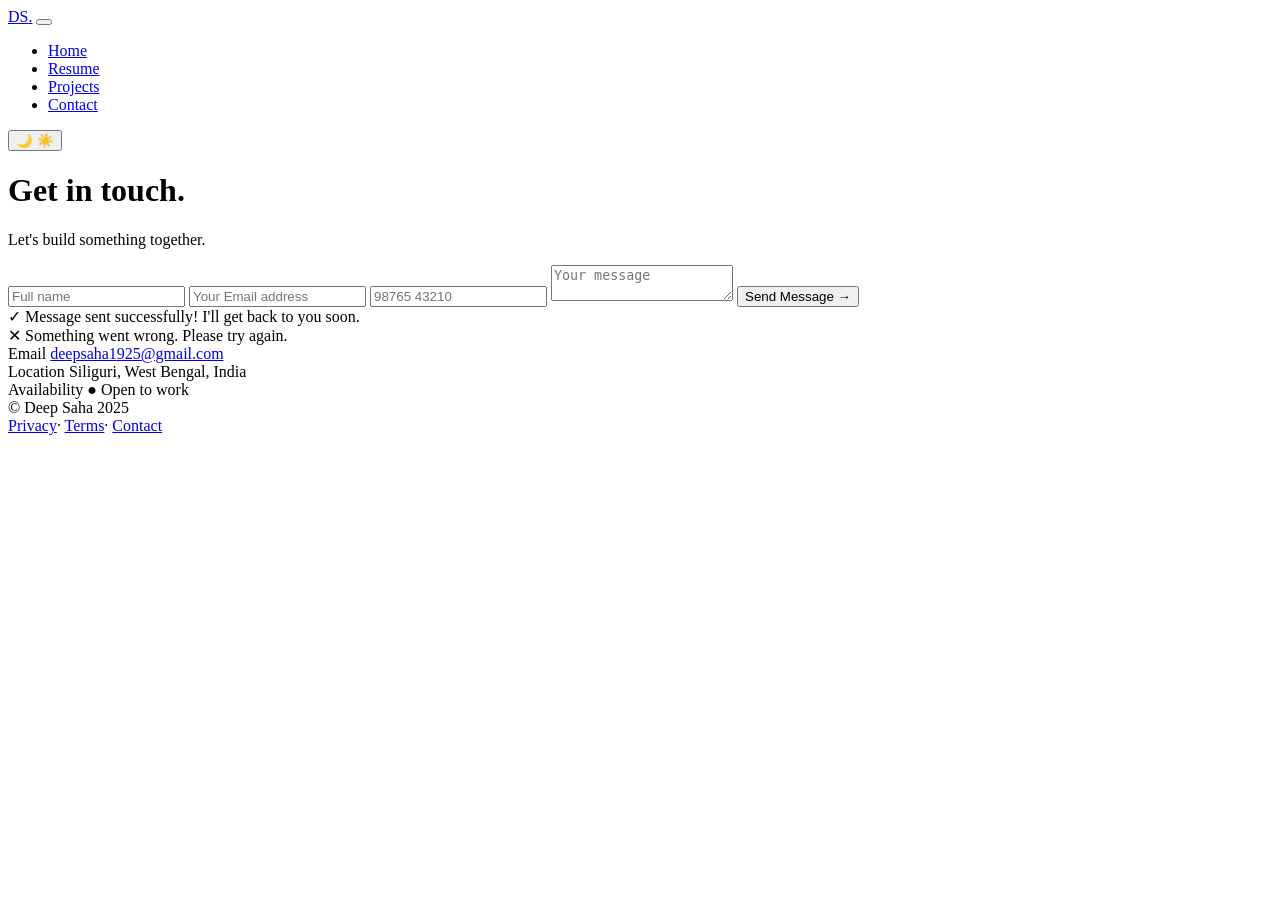
==== contact.html @ 6674a96f "contact page" ====
<!DOCTYPE html>
<html lang="en">
<head>
  <meta charset="UTF-8" />
  <meta name="viewport" content="width=device-width, initial-scale=1.0"/>
  <title>Contact — Deep Saha</title>
  <link rel="stylesheet" href="css/style.css" />
</head>
<body id="pf-root">

  <nav class="navbar" id="navbar">
    <div class="nav-inner">
      <a class="nav-brand" href="index.html">DS<span class="brand-dot">.</span></a>
      <button class="nav-toggle" id="navToggle" aria-label="Toggle menu">
        <span></span><span></span><span></span>
      </button>
      <ul class="nav-links" id="navLinks">
        <li><a href="index.html">Home</a></li>
        <li><a href="resume.html">Resume</a></li>
        <li><a href="projects.html">Projects</a></li>
        <li><a href="contact.html" class="active">Contact</a></li>
      </ul>
      <button class="theme-toggle" id="themeToggle" aria-label="Toggle theme">
        <span class="icon-moon">🌙</span>
        <span class="icon-sun">☀️</span>
      </button>
    </div>
  </nav>

  <main class="ct-wrap">
    <div class="ct-header reveal">
      <h1 class="ct-title">Get in touch.</h1>
      <p class="ct-sub">Let's build something together.</p>
    </div>

    <div class="ct-card reveal">
      <form id="contactForm" novalidate>
        <input class="ct-input" id="name" type="text" placeholder="Full name" required />
        <input class="ct-input" id="email" type="email" placeholder="Your Email address" required />
        <input class="ct-input" id="phone" type="tel" placeholder="98765 43210" required />
        <textarea class="ct-input ct-textarea" id="message" placeholder="Your message" required></textarea>

        <button class="btn-primary ct-btn" id="submitBtn" type="submit">
          <span id="btnText">Send Message →</span>
        </button>

        <div class="ct-msg ct-success" id="successMsg">✓ Message sent successfully! I'll get back to you soon.</div>
        <div class="ct-msg ct-error" id="errorMsg">✕ Something went wrong. Please try again.</div>
      </form>
    </div>

    <div class="ct-info reveal">
      <div class="ct-info-item">
        <span class="ct-info-label">Email</span>
        <a href="mailto:deepsaha1925@gmail.com">deepsaha1925@gmail.com</a>
      </div>
      <div class="ct-info-item">
        <span class="ct-info-label">Location</span>
        <span>Siliguri, West Bengal, India</span>
      </div>
      <div class="ct-info-item">
        <span class="ct-info-label">Availability</span>
        <span class="available-badge">● Open to work</span>
      </div>
    </div>
  </main>

  <footer class="footer">
    <div class="footer-inner">
      <span>© Deep Saha 2025</span>
      <div class="footer-links">
        <a href="#">Privacy</a><span>·</span>
        <a href="#">Terms</a><span>·</span>
        <a href="contact.html">Contact</a>
      </div>
    </div>
  </footer>

  <script src="js/main.js"></script>
</body>
</html>
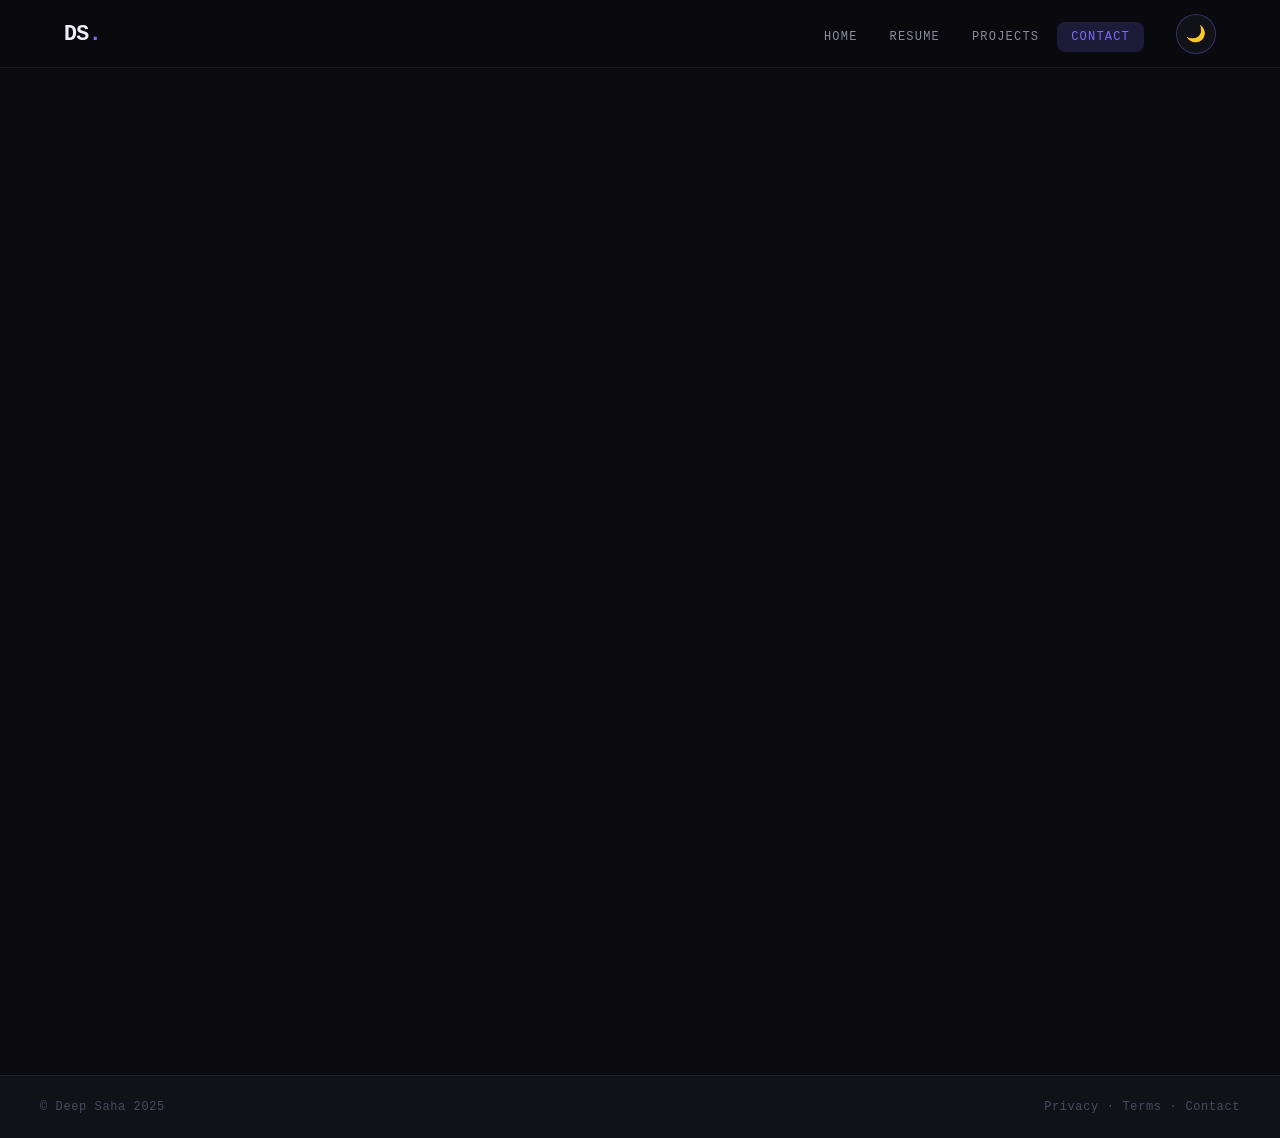
==== commit 9e371af1: "Updated contact page." ====
--- a/contact.html
+++ b/contact.html
@@ -56,7 +56,7 @@
       </div>
       <div class="ct-info-item">
         <span class="ct-info-label">Location</span>
-        <span>Siliguri, West Bengal, India</span>
+        <span>Alipurduar, West Bengal, India</span>
       </div>
       <div class="ct-info-item">
         <span class="ct-info-label">Availability</span>
--- a/css/style.css
+++ b/css/style.css
@@ -0,0 +1,1115 @@
+/* =============================================
+   DEEP SAHA — PORTFOLIO CSS
+   Dark-first, violet/purple accent system
+   Georgia serif + Courier New mono
+============================================= */
+
+@import url('https://fonts.googleapis.com/css2?family=Playfair+Display:ital,wght@0,400;0,700;1,400;1,700&display=swap');
+
+*, *::before, *::after { box-sizing: border-box; margin: 0; padding: 0; }
+
+/* ── TOKENS ── */
+:root {
+  --bg:           #0a0a0f;
+  --bg-card:      #111118;
+  --bg-subtle:    #16161f;
+  --bg-pill:      #1a1a26;
+  --accent:       #7c6af7;
+  --accent-2:     #c084fc;
+  --accent-glow:  rgba(124,106,247,0.18);
+  --accent-glow2: rgba(124,106,247,0.08);
+  --text:         #f0eff8;
+  --text-muted:   #8b8a9e;
+  --text-dim:     #4a4960;
+  --border:       rgba(255,255,255,0.07);
+  --border-acc:   rgba(124,106,247,0.35);
+  --radius:       16px;
+  --radius-sm:    8px;
+  --nav-h:        68px;
+  --font-serif:   'Playfair Display', 'Georgia', serif;
+  --font-mono:    'Courier New', monospace;
+}
+
+body[data-theme="light"] {
+  --bg:           #f9f8f6;
+  --bg-card:      #ffffff;
+  --bg-subtle:    #f0eff9;
+  --bg-pill:      #ededf5;
+  --accent:       #5b4ee0;
+  --accent-2:     #9b59c4;
+  --accent-glow:  rgba(91,78,224,0.10);
+  --accent-glow2: rgba(91,78,224,0.05);
+  --text:         #0e0e10;
+  --text-muted:   #4a4a58;
+  --text-dim:     #9a9aab;
+  --border:       rgba(0,0,0,0.09);
+  --border-acc:   rgba(91,78,224,0.30);
+}
+
+html { scroll-behavior: smooth; }
+
+body {
+  background: var(--bg);
+  color: var(--text);
+  font-family: var(--font-serif);
+  min-height: 100vh;
+  transition: background 0.3s, color 0.3s;
+  overflow-x: hidden;
+}
+
+a { color: inherit; text-decoration: none; }
+img { max-width: 100%; display: block; }
+
+/* ── SCROLLBAR ── */
+::-webkit-scrollbar { width: 6px; }
+::-webkit-scrollbar-track { background: var(--bg); }
+::-webkit-scrollbar-thumb { background: var(--accent); border-radius: 3px; }
+
+/* =============================================
+   NAVBAR
+============================================= */
+.navbar {
+  position: fixed;
+  top: 0; left: 0; right: 0;
+  z-index: 100;
+  height: var(--nav-h);
+  background: rgba(10,10,15,0.85);
+  backdrop-filter: blur(16px);
+  border-bottom: 1px solid var(--border);
+  transition: background 0.3s, border-color 0.3s;
+}
+
+body[data-theme="light"] .navbar {
+  background: rgba(249,248,246,0.88);
+}
+
+.nav-inner {
+  max-width: 1200px;
+  margin: 0 auto;
+  padding: 0 1.5rem;
+  height: 100%;
+  display: flex;
+  align-items: center;
+  gap: 2rem;
+}
+
+.nav-brand {
+  font-family: var(--font-mono);
+  font-size: 1.35rem;
+  font-weight: 700;
+  color: var(--text);
+  letter-spacing: -0.03em;
+  margin-right: auto;
+  text-decoration: none;
+}
+.brand-dot { color: var(--accent); }
+
+.nav-links {
+  display: flex;
+  list-style: none;
+  gap: 0.25rem;
+}
+
+.nav-links a {
+  font-family: var(--font-mono);
+  font-size: 12px;
+  letter-spacing: 0.1em;
+  text-transform: uppercase;
+  color: var(--text-muted);
+  padding: 8px 14px;
+  border-radius: var(--radius-sm);
+  transition: color 0.2s, background 0.2s;
+  text-decoration: none;
+}
+
+.nav-links a:hover,
+.nav-links a.active {
+  color: var(--accent);
+  background: var(--accent-glow);
+}
+
+.theme-toggle {
+  width: 40px; height: 40px;
+  border-radius: 50%;
+  border: 1px solid var(--border-acc);
+  background: var(--bg-card);
+  cursor: pointer;
+  display: flex; align-items: center; justify-content: center;
+  font-size: 16px;
+  transition: background 0.2s, transform 0.2s;
+  flex-shrink: 0;
+}
+.theme-toggle:hover { transform: scale(1.08); background: var(--accent-glow); }
+
+.icon-sun { display: none; }
+body[data-theme="light"] .icon-moon { display: none; }
+body[data-theme="light"] .icon-sun  { display: inline; }
+
+/* Hamburger */
+.nav-toggle {
+  display: none;
+  flex-direction: column;
+  gap: 5px;
+  background: none;
+  border: none;
+  cursor: pointer;
+  padding: 8px;
+  margin-left: auto;
+}
+.nav-toggle span {
+  display: block;
+  width: 22px; height: 2px;
+  background: var(--text);
+  border-radius: 2px;
+  transition: transform 0.3s, opacity 0.3s;
+}
+.nav-toggle.open span:nth-child(1) { transform: translateY(7px) rotate(45deg); }
+.nav-toggle.open span:nth-child(2) { opacity: 0; }
+.nav-toggle.open span:nth-child(3) { transform: translateY(-7px) rotate(-45deg); }
+
+/* =============================================
+   SCROLL REVEAL
+============================================= */
+.reveal {
+  opacity: 0;
+  transform: translateY(22px);
+  transition: opacity 0.65s ease, transform 0.65s ease;
+}
+.reveal.visible {
+  opacity: 1;
+  transform: translateY(0);
+}
+
+/* =============================================
+   HERO
+============================================= */
+.hero {
+  min-height: 100vh;
+  padding: calc(var(--nav-h) + 5rem) 2rem 4rem;
+  position: relative;
+  overflow: hidden;
+  background: var(--bg);
+  display: flex;
+  align-items: center;
+}
+
+.hero::before {
+  content: '';
+  position: absolute; inset: 0;
+  background-image:
+    linear-gradient(rgba(124,106,247,0.04) 1px, transparent 1px),
+    linear-gradient(90deg, rgba(124,106,247,0.04) 1px, transparent 1px);
+  background-size: 60px 60px;
+  mask-image: radial-gradient(ellipse 80% 80% at 50% 0%, black 40%, transparent 100%);
+  pointer-events: none;
+}
+
+.hero::after {
+  content: '';
+  position: absolute;
+  top: -15%; right: -8%;
+  width: 600px; height: 600px;
+  background: radial-gradient(circle, rgba(124,106,247,0.12) 0%, transparent 70%);
+  pointer-events: none;
+}
+
+.hero-grid {
+  max-width: 1200px;
+  margin: 0 auto;
+  width: 100%;
+  display: grid;
+  grid-template-columns: 1fr 1fr;
+  gap: 5rem;
+  align-items: center;
+  position: relative;
+  z-index: 1;
+}
+
+.badge {
+  display: inline-flex;
+  align-items: center;
+  gap: 6px;
+  padding: 6px 14px;
+  border: 1px solid var(--border-acc);
+  border-radius: 100px;
+  font-family: var(--font-mono);
+  font-size: 11px;
+  letter-spacing: 0.12em;
+  text-transform: uppercase;
+  color: var(--accent);
+  background: var(--accent-glow2);
+  margin-bottom: 1.75rem;
+}
+.badge::before {
+  content: '';
+  width: 6px; height: 6px;
+  border-radius: 50%;
+  background: var(--accent);
+  animation: pulse 2s ease-in-out infinite;
+}
+
+.eyebrow {
+  font-family: var(--font-mono);
+  font-size: 13px;
+  color: var(--text-muted);
+  letter-spacing: 0.05em;
+  margin-bottom: 0.75rem;
+}
+
+.hero-title {
+  font-family: var(--font-serif);
+  font-size: clamp(3rem, 5.5vw, 5.5rem);
+  font-weight: 400;
+  line-height: 1.05;
+  letter-spacing: -0.02em;
+  color: var(--text);
+  margin-bottom: 1.5rem;
+}
+.hero-title em {
+  font-style: italic;
+  background: linear-gradient(135deg, var(--accent) 0%, var(--accent-2) 100%);
+  -webkit-background-clip: text;
+  -webkit-text-fill-color: transparent;
+  background-clip: text;
+}
+
+.hero-sub {
+  font-size: 1.05rem;
+  color: var(--text-muted);
+  line-height: 1.75;
+  max-width: 480px;
+  margin-bottom: 2.5rem;
+}
+
+.hero-btns {
+  display: flex;
+  gap: 1rem;
+  flex-wrap: wrap;
+}
+
+/* ── PROFILE ── */
+.profile-frame {
+  position: relative;
+  display: flex;
+  justify-content: center;
+  align-items: center;
+}
+
+.profile-ring {
+  position: relative;
+  width: 360px; height: 360px;
+}
+
+.profile-ring::before {
+  content: '';
+  position: absolute; inset: -20px;
+  border-radius: 50%;
+  border: 1px dashed var(--border-acc);
+  animation: spin 20s linear infinite;
+}
+
+.profile-ring::after {
+  content: '';
+  position: absolute; inset: -4px;
+  border-radius: 50%;
+  background: conic-gradient(var(--accent), var(--accent-2), transparent, var(--accent));
+  opacity: 0.45;
+  animation: spin 7s linear infinite reverse;
+}
+
+.profile-img-wrap {
+  position: absolute; inset: 0;
+  border-radius: 50%;
+  overflow: hidden;
+  z-index: 1;
+  border: 3px solid var(--bg-card);
+  background: linear-gradient(135deg, var(--accent-glow), var(--bg-subtle));
+}
+.profile-img-wrap img {
+  width: 100%; height: 100%;
+  object-fit: cover;
+  object-position: top center;
+}
+
+.stat-card {
+  position: absolute;
+  background: var(--bg-card);
+  border: 1px solid var(--border);
+  border-radius: var(--radius-sm);
+  padding: 10px 16px;
+  z-index: 2;
+  animation: float 4s ease-in-out infinite;
+}
+.stat-card:nth-child(3) { animation-delay: -2s; }
+
+.stat-label {
+  font-family: var(--font-mono);
+  font-size: 10px;
+  letter-spacing: 0.1em;
+  color: var(--text-dim);
+  text-transform: uppercase;
+}
+.stat-val {
+  font-size: 17px;
+  font-weight: 700;
+  color: var(--accent);
+  font-family: var(--font-mono);
+}
+
+.stat-left  { left: -30px; top: 40%; }
+.stat-right { right: -30px; bottom: 30%; }
+
+/* =============================================
+   ABOUT
+============================================= */
+.about {
+  background: var(--bg-subtle);
+  padding: 6rem 2rem;
+  border-top: 1px solid var(--border);
+  border-bottom: 1px solid var(--border);
+  position: relative;
+}
+
+.about::before {
+  content: '02 / ABOUT';
+  position: absolute;
+  top: 3rem; right: 2rem;
+  font-family: var(--font-mono);
+  font-size: 11px;
+  letter-spacing: 0.15em;
+  color: var(--text-dim);
+}
+
+.about-inner {
+  max-width: 900px;
+  margin: 0 auto;
+  display: grid;
+  grid-template-columns: 1fr 2fr;
+  gap: 4rem;
+  align-items: start;
+}
+
+.section-label {
+  font-family: var(--font-mono);
+  font-size: 11px;
+  letter-spacing: 0.15em;
+  color: var(--accent);
+  text-transform: uppercase;
+  margin-bottom: 1rem;
+}
+
+.about-heading {
+  font-family: var(--font-serif);
+  font-size: clamp(2rem, 3.5vw, 3rem);
+  font-weight: 400;
+  line-height: 1.1;
+  letter-spacing: -0.02em;
+  color: var(--text);
+}
+.about-heading em {
+  font-style: italic;
+  background: linear-gradient(135deg, var(--accent), var(--accent-2));
+  -webkit-background-clip: text;
+  -webkit-text-fill-color: transparent;
+  background-clip: text;
+}
+
+.about-name {
+  font-size: 1rem;
+  font-weight: 600;
+  color: var(--text);
+  margin-bottom: 1rem;
+  font-family: var(--font-mono);
+  letter-spacing: 0.05em;
+}
+
+.about-text {
+  font-size: 1rem;
+  color: var(--text-muted);
+  line-height: 1.85;
+  margin-bottom: 2.5rem;
+}
+
+.social-links {
+  display: flex;
+  gap: 10px;
+  flex-wrap: wrap;
+}
+
+.social-link {
+  display: inline-flex;
+  align-items: center;
+  gap: 7px;
+  padding: 10px 16px;
+  border: 1px solid var(--border);
+  border-radius: var(--radius-sm);
+  color: var(--text-muted);
+  font-family: var(--font-mono);
+  font-size: 12px;
+  letter-spacing: 0.08em;
+  text-decoration: none;
+  transition: border-color 0.2s, color 0.2s, background 0.2s, transform 0.2s;
+}
+.social-link:hover {
+  border-color: var(--border-acc);
+  color: var(--accent);
+  background: var(--accent-glow);
+  transform: translateY(-2px);
+}
+.social-link svg {
+  width: 14px; height: 14px;
+  fill: currentColor;
+  flex-shrink: 0;
+}
+
+/* =============================================
+   BUTTONS
+============================================= */
+.btn-primary {
+  display: inline-flex;
+  align-items: center;
+  gap: 8px;
+  padding: 13px 26px;
+  background: var(--accent);
+  color: #fff;
+  text-decoration: none;
+  border-radius: var(--radius-sm);
+  font-family: var(--font-mono);
+  font-size: 12px;
+  letter-spacing: 0.08em;
+  font-weight: 600;
+  border: none;
+  cursor: pointer;
+  transition: transform 0.2s, box-shadow 0.2s, background 0.2s;
+}
+.btn-primary:hover {
+  background: var(--accent-2);
+  transform: translateY(-2px);
+  box-shadow: 0 8px 32px rgba(124,106,247,0.35);
+}
+
+.btn-outline {
+  display: inline-flex;
+  align-items: center;
+  gap: 8px;
+  padding: 13px 26px;
+  background: transparent;
+  color: var(--text);
+  text-decoration: none;
+  border: 1px solid var(--border);
+  border-radius: var(--radius-sm);
+  font-family: var(--font-mono);
+  font-size: 12px;
+  letter-spacing: 0.08em;
+  cursor: pointer;
+  transition: border-color 0.2s, background 0.2s, transform 0.2s, color 0.2s;
+}
+.btn-outline:hover {
+  border-color: var(--border-acc);
+  background: var(--accent-glow);
+  color: var(--accent);
+  transform: translateY(-2px);
+}
+
+/* =============================================
+   SHARED PAGE LAYOUT
+============================================= */
+.rs-wrap,
+.pj-wrap,
+.ct-wrap {
+  max-width: 900px;
+  margin: 0 auto;
+  padding: calc(var(--nav-h) + 4rem) 1.5rem 5rem;
+}
+
+.page-header {
+  display: flex;
+  align-items: flex-end;
+  justify-content: space-between;
+  margin-bottom: 3.5rem;
+  padding-bottom: 2rem;
+  border-bottom: 1px solid var(--border);
+  flex-wrap: wrap;
+  gap: 1.5rem;
+}
+
+.page-label {
+  font-family: var(--font-mono);
+  font-size: 11px;
+  letter-spacing: 0.2em;
+  text-transform: uppercase;
+  color: var(--accent);
+  margin-bottom: 0.4rem;
+  display: flex;
+  align-items: center;
+  gap: 0.6rem;
+}
+.page-label::before {
+  content: '';
+  width: 22px; height: 1px;
+  background: var(--accent);
+}
+
+.page-title {
+  font-family: var(--font-serif);
+  font-size: clamp(2.5rem, 5vw, 4rem);
+  font-weight: 400;
+  line-height: 1;
+  letter-spacing: -0.02em;
+  color: var(--text);
+  font-style: italic;
+}
+
+.page-count {
+  font-family: var(--font-mono);
+  font-size: 11px;
+  letter-spacing: 0.1em;
+  color: var(--text-dim);
+  margin-top: 0.6rem;
+}
+
+.section-rule, .pj-rule {
+  display: flex;
+  align-items: center;
+  gap: 1rem;
+  margin: 2.5rem 0 1.5rem;
+}
+
+.rule-text {
+  font-family: var(--font-mono);
+  font-size: 10px;
+  letter-spacing: 0.2em;
+  text-transform: uppercase;
+  color: var(--text-dim);
+  white-space: nowrap;
+}
+.rule-line {
+  flex: 1;
+  height: 1px;
+  background: var(--border);
+}
+
+/* =============================================
+   RESUME
+============================================= */
+.rs-section { margin-bottom: 3.5rem; }
+
+.rs-card {
+  display: grid;
+  grid-template-columns: 200px 1fr;
+  background: var(--bg-card);
+  border: 1px solid var(--border);
+  border-radius: var(--radius);
+  margin-bottom: 1rem;
+  overflow: hidden;
+  transition: border-color 0.25s, transform 0.2s;
+}
+.rs-card:hover {
+  border-color: var(--border-acc);
+  transform: translateY(-2px);
+}
+
+.rs-sidebar {
+  background: var(--bg-subtle);
+  border-right: 1px solid var(--border);
+  padding: 1.5rem;
+  display: flex;
+  flex-direction: column;
+  justify-content: center;
+}
+
+.rs-year {
+  font-family: var(--font-mono);
+  font-size: 11px;
+  letter-spacing: 0.15em;
+  color: var(--accent);
+  text-transform: uppercase;
+  margin-bottom: 0.5rem;
+}
+.rs-role {
+  font-size: 0.9rem;
+  font-weight: 600;
+  color: var(--text);
+  margin-bottom: 0.25rem;
+  font-family: var(--font-mono);
+  line-height: 1.3;
+}
+.rs-org {
+  font-family: var(--font-mono);
+  font-size: 10px;
+  letter-spacing: 0.12em;
+  text-transform: uppercase;
+  color: var(--text-dim);
+  margin-bottom: 0.15rem;
+}
+.rs-loc {
+  font-family: var(--font-mono);
+  font-size: 10px;
+  color: var(--text-dim);
+}
+.rs-body {
+  padding: 1.5rem 2rem;
+  display: flex;
+  align-items: center;
+  font-size: 0.92rem;
+  color: var(--text-muted);
+  line-height: 1.75;
+}
+
+.skills-card {
+  background: var(--bg-card);
+  border: 1px solid var(--border);
+  border-radius: var(--radius);
+  padding: 2.5rem;
+}
+.skills-group { margin-bottom: 2rem; }
+.skills-group:last-child { margin-bottom: 0; }
+
+.skills-group-title {
+  font-family: var(--font-mono);
+  font-size: 10px;
+  letter-spacing: 0.2em;
+  text-transform: uppercase;
+  color: var(--accent);
+  margin-bottom: 1rem;
+  display: flex;
+  align-items: center;
+  gap: 0.75rem;
+}
+.skills-group-title::after {
+  content: '';
+  flex: 1;
+  height: 1px;
+  background: var(--border);
+}
+
+.pills { display: flex; flex-wrap: wrap; gap: 0.5rem; }
+
+.pill {
+  padding: 7px 15px;
+  background: var(--bg-pill);
+  border: 1px solid var(--border);
+  border-radius: 100px;
+  font-family: var(--font-mono);
+  font-size: 11px;
+  letter-spacing: 0.08em;
+  color: var(--text-muted);
+  cursor: default;
+  transition: background 0.2s, border-color 0.2s, color 0.2s, transform 0.2s;
+}
+.pill:hover {
+  background: var(--accent-glow);
+  border-color: var(--border-acc);
+  color: var(--accent);
+  transform: translateY(-1px);
+}
+
+/* =============================================
+   PROJECTS
+============================================= */
+.pj-card {
+  display: grid;
+  grid-template-columns: 1fr 300px;
+  background: var(--bg-card);
+  border: 1px solid var(--border);
+  border-radius: var(--radius);
+  overflow: hidden;
+  margin-bottom: 1.25rem;
+  text-decoration: none;
+  color: inherit;
+  transition: border-color 0.25s, transform 0.25s;
+}
+.pj-card:hover {
+  border-color: var(--border-acc);
+  transform: translateY(-3px);
+}
+
+.pj-body {
+  padding: 2rem 2.25rem;
+  display: flex;
+  flex-direction: column;
+  justify-content: center;
+  gap: 0.85rem;
+}
+
+.pj-meta {
+  display: flex;
+  align-items: center;
+  gap: 0.75rem;
+}
+
+.pj-num {
+  font-family: var(--font-mono);
+  font-size: 10px;
+  letter-spacing: 0.2em;
+  color: var(--text-dim);
+}
+
+.pj-tag {
+  font-family: var(--font-mono);
+  font-size: 10px;
+  letter-spacing: 0.12em;
+  text-transform: uppercase;
+  color: var(--accent);
+  padding: 3px 10px;
+  border: 1px solid var(--border-acc);
+  border-radius: 100px;
+  background: var(--accent-glow);
+}
+
+.pj-title {
+  font-size: 1.25rem;
+  font-weight: 600;
+  color: var(--text);
+  line-height: 1.25;
+  letter-spacing: -0.01em;
+  font-family: var(--font-mono);
+}
+
+.pj-desc {
+  font-size: 0.9rem;
+  color: var(--text-muted);
+  line-height: 1.75;
+}
+
+.pj-link {
+  font-family: var(--font-mono);
+  font-size: 11px;
+  letter-spacing: 0.12em;
+  text-transform: uppercase;
+  color: var(--accent);
+  margin-top: 0.25rem;
+  transition: letter-spacing 0.2s;
+}
+.pj-card:hover .pj-link { letter-spacing: 0.18em; }
+
+.pj-img {
+  overflow: hidden;
+  background: var(--bg-subtle);
+  border-left: 1px solid var(--border);
+  position: relative;
+  min-height: 180px;
+}
+.pj-img img {
+  width: 100%; height: 100%;
+  object-fit: cover;
+  object-position: top center;
+  filter: grayscale(15%);
+  transition: transform 0.5s, filter 0.4s;
+}
+.pj-card:hover .pj-img img {
+  transform: scale(1.05);
+  filter: grayscale(0%);
+}
+.pj-img-placeholder {
+  position: absolute;
+  inset: 0;
+  display: flex;
+  align-items: center;
+  justify-content: center;
+  font-size: 3rem;
+  opacity: 0.3;
+  pointer-events: none;
+}
+
+.pj-more {
+  text-align: center;
+  padding: 2.5rem 0 4rem;
+}
+
+/* CTA */
+.cta {
+  background: var(--bg-subtle);
+  border-top: 1px solid var(--border);
+}
+.cta-inner {
+  max-width: 900px;
+  margin: 0 auto;
+  padding: 6rem 1.5rem;
+  text-align: center;
+  display: flex;
+  flex-direction: column;
+  align-items: center;
+  gap: 1.75rem;
+}
+.cta-label {
+  font-family: var(--font-mono);
+  font-size: 11px;
+  letter-spacing: 0.2em;
+  text-transform: uppercase;
+  color: var(--accent);
+  display: flex;
+  align-items: center;
+  gap: 0.75rem;
+}
+.cta-label::before, .cta-label::after {
+  content: '';
+  width: 30px; height: 1px;
+  background: var(--accent);
+}
+.cta-heading {
+  font-family: var(--font-serif);
+  font-size: clamp(2rem, 4vw, 3.5rem);
+  font-weight: 400;
+  line-height: 1.1;
+  letter-spacing: -0.02em;
+  color: var(--text);
+  font-style: italic;
+}
+
+/* =============================================
+   CONTACT
+============================================= */
+.ct-wrap {
+  max-width: 700px;
+  margin: 0 auto;
+  padding: calc(var(--nav-h) + 5rem) 1.5rem 5rem;
+}
+
+.ct-header {
+  text-align: center;
+  margin-bottom: 3rem;
+}
+
+.ct-title {
+  font-family: var(--font-serif);
+  font-size: clamp(2.5rem, 5vw, 3.5rem);
+  font-weight: 400;
+  font-style: italic;
+  color: var(--text);
+}
+
+.ct-sub {
+  color: var(--text-muted);
+  margin-top: 0.5rem;
+  font-family: var(--font-mono);
+  font-size: 13px;
+  letter-spacing: 0.05em;
+}
+
+.ct-card {
+  background: var(--bg-card);
+  border: 1px solid var(--border);
+  border-radius: var(--radius);
+  padding: 2.5rem;
+  margin-bottom: 2rem;
+}
+
+.ct-input {
+  width: 100%;
+  padding: 14px 16px;
+  margin-bottom: 1rem;
+  background: var(--bg-subtle);
+  border: 1px solid var(--border);
+  border-radius: var(--radius-sm);
+  color: var(--text);
+  font-family: var(--font-serif);
+  font-size: 0.95rem;
+  transition: border-color 0.25s, box-shadow 0.25s, transform 0.2s;
+  caret-color: var(--accent);
+  outline: none;
+}
+.ct-input:focus {
+  border-color: var(--accent);
+  box-shadow: 0 0 0 3px var(--accent-glow);
+  transform: translateY(-1px);
+}
+.ct-input:hover { border-color: var(--border-acc); }
+.ct-input::placeholder { color: var(--text-dim); }
+.ct-textarea {
+  height: 140px;
+  resize: none;
+  font-family: var(--font-serif);
+}
+
+.ct-btn {
+  width: 100%;
+  padding: 14px;
+  font-size: 13px;
+  letter-spacing: 0.1em;
+  justify-content: center;
+}
+
+.ct-msg {
+  margin-top: 1rem;
+  padding: 12px 16px;
+  border-radius: var(--radius-sm);
+  font-family: var(--font-mono);
+  font-size: 12px;
+  letter-spacing: 0.05em;
+  display: none;
+  text-align: center;
+}
+.ct-success {
+  background: rgba(74,222,128,0.1);
+  border: 1px solid rgba(74,222,128,0.3);
+  color: #4ade80;
+}
+.ct-error {
+  background: rgba(248,113,113,0.1);
+  border: 1px solid rgba(248,113,113,0.3);
+  color: #f87171;
+}
+
+.ct-info {
+  display: flex;
+  flex-direction: column;
+  gap: 1rem;
+}
+.ct-info-item {
+  display: flex;
+  align-items: center;
+  gap: 1rem;
+  padding: 1rem 1.5rem;
+  background: var(--bg-card);
+  border: 1px solid var(--border);
+  border-radius: var(--radius-sm);
+}
+.ct-info-label {
+  font-family: var(--font-mono);
+  font-size: 11px;
+  letter-spacing: 0.15em;
+  text-transform: uppercase;
+  color: var(--text-dim);
+  min-width: 90px;
+}
+.ct-info-item a {
+  color: var(--accent);
+  font-family: var(--font-mono);
+  font-size: 13px;
+  transition: opacity 0.2s;
+}
+.ct-info-item a:hover { opacity: 0.75; }
+.ct-info-item span { color: var(--text-muted); font-size: 0.9rem; }
+
+.available-badge {
+  color: #4ade80 !important;
+  font-family: var(--font-mono);
+  font-size: 12px;
+  letter-spacing: 0.05em;
+}
+
+/* =============================================
+   FOOTER
+============================================= */
+.footer {
+  background: var(--bg-card);
+  border-top: 1px solid var(--border);
+  padding: 1.5rem 2rem;
+}
+.footer-inner {
+  max-width: 1200px;
+  margin: 0 auto;
+  display: flex;
+  align-items: center;
+  justify-content: space-between;
+  flex-wrap: wrap;
+  gap: 1rem;
+  font-family: var(--font-mono);
+  font-size: 12px;
+  color: var(--text-dim);
+  letter-spacing: 0.05em;
+}
+.footer-links {
+  display: flex;
+  align-items: center;
+  gap: 0.5rem;
+}
+.footer-links a {
+  color: var(--text-dim);
+  text-decoration: none;
+  transition: color 0.2s;
+}
+.footer-links a:hover { color: var(--accent); }
+
+/* =============================================
+   ANIMATIONS
+============================================= */
+@keyframes spin    { to { transform: rotate(360deg); } }
+@keyframes pulse   { 0%,100% { opacity:1; transform:scale(1); } 50% { opacity:.4; transform:scale(.8); } }
+@keyframes float   { 0%,100% { transform:translateY(0); } 50% { transform:translateY(-8px); } }
+
+/* =============================================
+   SPINNER (contact btn)
+============================================= */
+.ct-spinner {
+  width: 15px; height: 15px;
+  border: 2px solid rgba(255,255,255,0.3);
+  border-top-color: #fff;
+  border-radius: 50%;
+  display: inline-block;
+  animation: spin 0.6s linear infinite;
+  margin-right: 8px;
+  vertical-align: middle;
+}
+
+/* =============================================
+   RESPONSIVE
+============================================= */
+@media (max-width: 960px) {
+  .hero-grid {
+    grid-template-columns: 1fr;
+    gap: 3rem;
+    text-align: center;
+  }
+  .hero-sub { margin: 0 auto 2.5rem; }
+  .hero-btns { justify-content: center; }
+  .profile-ring { width: 270px; height: 270px; }
+  .stat-left  { left: 0; }
+  .stat-right { right: 0; }
+
+  .about-inner {
+    grid-template-columns: 1fr;
+    gap: 2rem;
+  }
+  .about::before { display: none; }
+}
+
+@media (max-width: 768px) {
+  .nav-toggle { display: flex; }
+  .nav-links {
+    display: none;
+    position: fixed;
+    top: var(--nav-h); left: 0; right: 0;
+    background: var(--bg-card);
+    border-bottom: 1px solid var(--border);
+    flex-direction: column;
+    padding: 1rem;
+    gap: 0.25rem;
+    z-index: 99;
+  }
+  .nav-links.open { display: flex; }
+  .nav-links a { padding: 12px 16px; }
+
+  .nav-brand { margin-right: 0; }
+  .theme-toggle { order: 3; }
+
+  .rs-card {
+    grid-template-columns: 1fr;
+  }
+  .rs-sidebar {
+    border-right: none;
+    border-bottom: 1px solid var(--border);
+    padding: 1.25rem 1.5rem;
+  }
+  .rs-body { padding: 1.25rem 1.5rem; }
+
+  .pj-card {
+    grid-template-columns: 1fr;
+  }
+  .pj-img {
+    border-left: none;
+    border-top: 1px solid var(--border);
+    height: 200px;
+  }
+  .pj-body { padding: 1.5rem; }
+
+  .skills-card { padding: 1.5rem; }
+  .page-header { flex-direction: column; align-items: flex-start; }
+}
+
+@media (max-width: 480px) {
+  .hero { padding: calc(var(--nav-h) + 3rem) 1rem 3rem; }
+  .profile-ring { width: 220px; height: 220px; }
+  .ct-card { padding: 1.5rem; }
+}
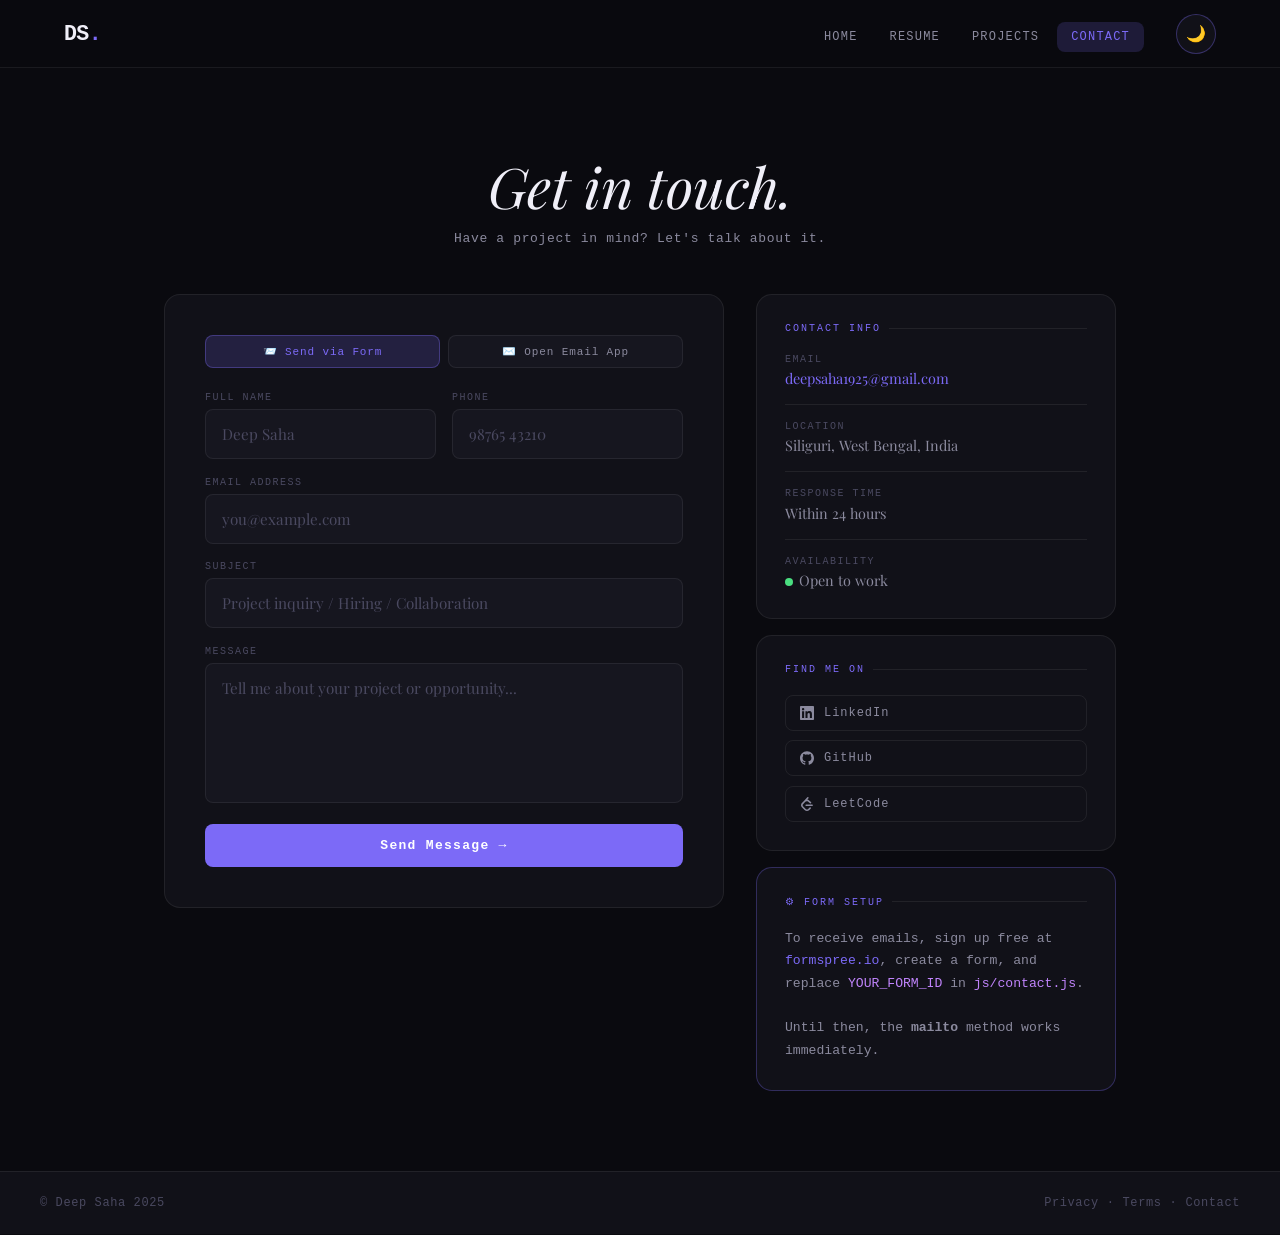
==== commit 4480362b: "Updated contact page" ====
--- a/contact.html
+++ b/contact.html
@@ -5,6 +5,257 @@
   <meta name="viewport" content="width=device-width, initial-scale=1.0"/>
   <title>Contact — Deep Saha</title>
   <link rel="stylesheet" href="css/style.css" />
+  <style>
+    /* ── CONTACT PAGE EXTRAS ── */
+    .ct-layout {
+      display: grid;
+      grid-template-columns: 1fr 360px;
+      gap: 2rem;
+      align-items: start;
+    }
+
+    /* Left — form card */
+    .ct-form-side {}
+
+    /* Right — info panel */
+    .ct-info-side {
+      display: flex;
+      flex-direction: column;
+      gap: 1rem;
+    }
+
+    .ct-info-card {
+      background: var(--bg-card);
+      border: 1px solid var(--border);
+      border-radius: var(--radius);
+      padding: 1.75rem;
+    }
+
+    .ct-info-card-title {
+      font-family: var(--font-mono);
+      font-size: 10px;
+      letter-spacing: 0.2em;
+      text-transform: uppercase;
+      color: var(--accent);
+      margin-bottom: 1.25rem;
+      display: flex;
+      align-items: center;
+      gap: 0.5rem;
+    }
+    .ct-info-card-title::after {
+      content: '';
+      flex: 1;
+      height: 1px;
+      background: var(--border);
+    }
+
+    .ct-detail-row {
+      display: flex;
+      flex-direction: column;
+      gap: 0.2rem;
+      margin-bottom: 1rem;
+      padding-bottom: 1rem;
+      border-bottom: 1px solid var(--border);
+    }
+    .ct-detail-row:last-child {
+      margin-bottom: 0;
+      padding-bottom: 0;
+      border-bottom: none;
+    }
+    .ct-detail-label {
+      font-family: var(--font-mono);
+      font-size: 10px;
+      letter-spacing: 0.15em;
+      text-transform: uppercase;
+      color: var(--text-dim);
+    }
+    .ct-detail-value {
+      font-size: 0.9rem;
+      color: var(--text-muted);
+    }
+    .ct-detail-value a {
+      color: var(--accent);
+      transition: opacity 0.2s;
+    }
+    .ct-detail-value a:hover { opacity: 0.75; }
+
+    .available-dot {
+      display: inline-block;
+      width: 8px; height: 8px;
+      border-radius: 50%;
+      background: #4ade80;
+      margin-right: 6px;
+      animation: availPulse 2s ease-in-out infinite;
+    }
+    @keyframes availPulse {
+      0%,100% { box-shadow: 0 0 0 0 rgba(74,222,128,0.4); }
+      50%      { box-shadow: 0 0 0 5px rgba(74,222,128,0); }
+    }
+
+    /* Social links inside info card */
+    .ct-social-row {
+      display: flex;
+      flex-direction: column;
+      gap: 0.6rem;
+    }
+    .ct-social-btn {
+      display: flex;
+      align-items: center;
+      gap: 10px;
+      padding: 10px 14px;
+      border: 1px solid var(--border);
+      border-radius: var(--radius-sm);
+      color: var(--text-muted);
+      font-family: var(--font-mono);
+      font-size: 12px;
+      letter-spacing: 0.08em;
+      text-decoration: none;
+      transition: border-color 0.2s, color 0.2s, background 0.2s, transform 0.2s;
+    }
+    .ct-social-btn:hover {
+      border-color: var(--border-acc);
+      color: var(--accent);
+      background: var(--accent-glow);
+      transform: translateX(3px);
+    }
+    .ct-social-btn svg {
+      width: 14px; height: 14px;
+      fill: currentColor;
+      flex-shrink: 0;
+    }
+    .ct-social-btn .arrow {
+      margin-left: auto;
+      opacity: 0;
+      transition: opacity 0.2s, transform 0.2s;
+    }
+    .ct-social-btn:hover .arrow {
+      opacity: 1;
+      transform: translateX(3px);
+    }
+
+    /* Form field labels */
+    .ct-field {
+      margin-bottom: 1.1rem;
+    }
+    .ct-label {
+      display: block;
+      font-family: var(--font-mono);
+      font-size: 10px;
+      letter-spacing: 0.15em;
+      text-transform: uppercase;
+      color: var(--text-dim);
+      margin-bottom: 6px;
+    }
+    .ct-input { margin-bottom: 0; }
+
+    /* Two-col row for name + email */
+    .ct-row-2 {
+      display: grid;
+      grid-template-columns: 1fr 1fr;
+      gap: 1rem;
+      margin-bottom: 1.1rem;
+    }
+    .ct-row-2 .ct-field { margin-bottom: 0; }
+
+    /* Method selector */
+    .ct-method-group {
+      display: flex;
+      gap: 0.5rem;
+      margin-bottom: 1.5rem;
+    }
+    .ct-method-btn {
+      flex: 1;
+      padding: 9px 12px;
+      background: var(--bg-subtle);
+      border: 1px solid var(--border);
+      border-radius: var(--radius-sm);
+      color: var(--text-muted);
+      font-family: var(--font-mono);
+      font-size: 11px;
+      letter-spacing: 0.08em;
+      cursor: pointer;
+      text-align: center;
+      transition: all 0.2s;
+    }
+    .ct-method-btn.active,
+    .ct-method-btn:hover {
+      border-color: var(--border-acc);
+      color: var(--accent);
+      background: var(--accent-glow);
+    }
+
+    /* Success state */
+    .ct-success-screen {
+      display: none;
+      text-align: center;
+      padding: 2.5rem 1rem;
+      flex-direction: column;
+      align-items: center;
+      gap: 1rem;
+    }
+    .ct-success-screen.show { display: flex; }
+
+    .ct-success-icon {
+      width: 60px; height: 60px;
+      border-radius: 50%;
+      background: rgba(74,222,128,0.12);
+      border: 1px solid rgba(74,222,128,0.3);
+      display: flex; align-items: center; justify-content: center;
+      font-size: 1.5rem;
+      animation: popIn 0.4s cubic-bezier(0.34,1.56,0.64,1) both;
+    }
+    @keyframes popIn {
+      from { transform: scale(0); opacity: 0; }
+      to   { transform: scale(1); opacity: 1; }
+    }
+    .ct-success-title {
+      font-family: var(--font-serif);
+      font-size: 1.4rem;
+      font-style: italic;
+      color: var(--text);
+    }
+    .ct-success-sub {
+      font-family: var(--font-mono);
+      font-size: 12px;
+      letter-spacing: 0.05em;
+      color: var(--text-muted);
+    }
+    .ct-send-again {
+      font-family: var(--font-mono);
+      font-size: 11px;
+      letter-spacing: 0.1em;
+      color: var(--accent);
+      background: none;
+      border: none;
+      cursor: pointer;
+      text-decoration: underline;
+      margin-top: 0.5rem;
+    }
+
+    /* Error shake */
+    @keyframes shake {
+      0%,100% { transform: translateX(0); }
+      20%,60%  { transform: translateX(-6px); }
+      40%,80%  { transform: translateX(6px); }
+    }
+    .shake { animation: shake 0.4s ease; }
+
+    /* Responsive */
+    @media (max-width: 860px) {
+      .ct-layout {
+        grid-template-columns: 1fr;
+      }
+      .ct-info-side {
+        flex-direction: row;
+        flex-wrap: wrap;
+      }
+      .ct-info-card { flex: 1 1 260px; }
+    }
+    @media (max-width: 560px) {
+      .ct-row-2 { grid-template-columns: 1fr; }
+      .ct-info-side { flex-direction: column; }
+    }
+  </style>
 </head>
 <body id="pf-root">
 
@@ -27,40 +278,139 @@
     </div>
   </nav>
 
-  <main class="ct-wrap">
+  <main class="ct-wrap" style="max-width:1000px;">
+
+    <!-- Header -->
     <div class="ct-header reveal">
       <h1 class="ct-title">Get in touch.</h1>
-      <p class="ct-sub">Let's build something together.</p>
+      <p class="ct-sub">Have a project in mind? Let's talk about it.</p>
     </div>
 
-    <div class="ct-card reveal">
-      <form id="contactForm" novalidate>
-        <input class="ct-input" id="name" type="text" placeholder="Full name" required />
-        <input class="ct-input" id="email" type="email" placeholder="Your Email address" required />
-        <input class="ct-input" id="phone" type="tel" placeholder="98765 43210" required />
-        <textarea class="ct-input ct-textarea" id="message" placeholder="Your message" required></textarea>
-
-        <button class="btn-primary ct-btn" id="submitBtn" type="submit">
-          <span id="btnText">Send Message →</span>
-        </button>
-
-        <div class="ct-msg ct-success" id="successMsg">✓ Message sent successfully! I'll get back to you soon.</div>
-        <div class="ct-msg ct-error" id="errorMsg">✕ Something went wrong. Please try again.</div>
-      </form>
-    </div>
-
-    <div class="ct-info reveal">
-      <div class="ct-info-item">
-        <span class="ct-info-label">Email</span>
-        <a href="mailto:deepsaha1925@gmail.com">deepsaha1925@gmail.com</a>
+    <!-- Two-column layout -->
+    <div class="ct-layout">
+
+      <!-- LEFT: Form -->
+      <div class="ct-form-side reveal">
+        <div class="ct-card">
+
+          <!-- Method toggle -->
+          <div class="ct-method-group" id="methodGroup">
+            <button class="ct-method-btn active" data-method="formspree">📨 Send via Form</button>
+            <button class="ct-method-btn" data-method="mailto">✉️ Open Email App</button>
+          </div>
+
+          <!-- Form itself -->
+          <form id="contactForm" novalidate>
+            <div class="ct-row-2">
+              <div class="ct-field">
+                <label class="ct-label" for="name">Full Name</label>
+                <input class="ct-input" id="name" type="text" placeholder="Deep Saha" required />
+              </div>
+              <div class="ct-field">
+                <label class="ct-label" for="phone">Phone</label>
+                <input class="ct-input" id="phone" type="tel" placeholder="98765 43210" required />
+              </div>
+            </div>
+
+            <div class="ct-field">
+              <label class="ct-label" for="email">Email Address</label>
+              <input class="ct-input" id="email" type="email" placeholder="you@example.com" required />
+            </div>
+
+            <div class="ct-field">
+              <label class="ct-label" for="subject">Subject</label>
+              <input class="ct-input" id="subject" type="text" placeholder="Project inquiry / Hiring / Collaboration" />
+            </div>
+
+            <div class="ct-field">
+              <label class="ct-label" for="message">Message</label>
+              <textarea class="ct-input ct-textarea" id="message" placeholder="Tell me about your project or opportunity..." required></textarea>
+            </div>
+
+            <button class="btn-primary ct-btn" id="submitBtn" type="submit">
+              <span id="btnText">Send Message →</span>
+            </button>
+
+            <div class="ct-msg ct-error" id="errorMsg"></div>
+          </form>
+
+          <!-- Success screen (replaces form) -->
+          <div class="ct-success-screen" id="successScreen">
+            <div class="ct-success-icon">✓</div>
+            <div class="ct-success-title">Message sent!</div>
+            <p class="ct-success-sub">Thanks for reaching out. I'll get back to you within 24 hours.</p>
+            <button class="ct-send-again" id="sendAgainBtn">Send another message</button>
+          </div>
+
+        </div>
       </div>
-      <div class="ct-info-item">
-        <span class="ct-info-label">Location</span>
-        <span>Alipurduar, West Bengal, India</span>
-      </div>
-      <div class="ct-info-item">
-        <span class="ct-info-label">Availability</span>
-        <span class="available-badge">● Open to work</span>
+
+      <!-- RIGHT: Info -->
+      <div class="ct-info-side">
+
+        <!-- Contact details -->
+        <div class="ct-info-card reveal">
+          <div class="ct-info-card-title">Contact Info</div>
+
+          <div class="ct-detail-row">
+            <span class="ct-detail-label">Email</span>
+            <span class="ct-detail-value">
+              <a href="mailto:deepsaha1925@gmail.com">deepsaha1925@gmail.com</a>
+            </span>
+          </div>
+
+          <div class="ct-detail-row">
+            <span class="ct-detail-label">Location</span>
+            <span class="ct-detail-value">Siliguri, West Bengal, India</span>
+          </div>
+
+          <div class="ct-detail-row">
+            <span class="ct-detail-label">Response Time</span>
+            <span class="ct-detail-value">Within 24 hours</span>
+          </div>
+
+          <div class="ct-detail-row">
+            <span class="ct-detail-label">Availability</span>
+            <span class="ct-detail-value">
+              <span class="available-dot"></span>Open to work
+            </span>
+          </div>
+        </div>
+
+        <!-- Social links -->
+        <div class="ct-info-card reveal">
+          <div class="ct-info-card-title">Find me on</div>
+          <div class="ct-social-row">
+            <a class="ct-social-btn" href="https://www.linkedin.com/in/deep-saha-07575b284/" target="_blank">
+              <svg viewBox="0 0 24 24"><path d="M20.447 20.452h-3.554v-5.569c0-1.328-.027-3.037-1.852-3.037-1.853 0-2.136 1.445-2.136 2.939v5.667H9.351V9h3.414v1.561h.046c.477-.9 1.637-1.85 3.37-1.85 3.601 0 4.267 2.37 4.267 5.455v6.286zM5.337 7.433a2.062 2.062 0 0 1-2.063-2.065 2.064 2.064 0 1 1 2.063 2.065zm1.782 13.019H3.555V9h3.564v11.452zM22.225 0H1.771C.792 0 0 .774 0 1.729v20.542C0 23.227.792 24 1.771 24h20.451C23.2 24 24 23.227 24 22.271V1.729C24 .774 23.2 0 22.222 0h.003z"/></svg>
+              LinkedIn
+              <span class="arrow">→</span>
+            </a>
+            <a class="ct-social-btn" href="https://github.com/Deep-Saha1925" target="_blank">
+              <svg viewBox="0 0 24 24"><path d="M12 .297c-6.63 0-12 5.373-12 12 0 5.303 3.438 9.8 8.205 11.385.6.113.82-.258.82-.577 0-.285-.01-1.04-.015-2.04-3.338.724-4.042-1.61-4.042-1.61C4.422 18.07 3.633 17.7 3.633 17.7c-1.087-.744.084-.729.084-.729 1.205.084 1.838 1.236 1.838 1.236 1.07 1.835 2.809 1.305 3.495.998.108-.776.417-1.305.76-1.605-2.665-.3-5.466-1.332-5.466-5.93 0-1.31.465-2.38 1.235-3.22-.135-.303-.54-1.523.105-3.176 0 0 1.005-.322 3.3 1.23.96-.267 1.98-.399 3-.405 1.02.006 2.04.138 3 .405 2.28-1.552 3.285-1.23 3.285-1.23.645 1.653.24 2.873.12 3.176.765.84 1.23 1.91 1.23 3.22 0 4.61-2.805 5.625-5.475 5.92.42.36.81 1.096.81 2.22 0 1.606-.015 2.896-.015 3.286 0 .315.21.69.825.57C20.565 22.092 24 17.592 24 12.297c0-6.627-5.373-12-12-12"/></svg>
+              GitHub
+              <span class="arrow">→</span>
+            </a>
+            <a class="ct-social-btn" href="https://leetcode.com/u/Deep_Saha1925/" target="_blank">
+              <svg viewBox="0 0 24 24"><path d="M13.483 0a1.374 1.374 0 0 0-.961.438L7.116 6.226l-3.854 4.126a5.266 5.266 0 0 0-1.209 2.104 5.35 5.35 0 0 0-.125.513 5.527 5.527 0 0 0 .062 2.362 5.83 5.83 0 0 0 .349 1.017 5.938 5.938 0 0 0 1.271 1.818l4.277 4.193.039.038c2.248 2.165 5.852 2.133 8.063-.074l2.396-2.392c.54-.54.54-1.414.003-1.955a1.378 1.378 0 0 0-1.951-.003l-2.396 2.392a3.021 3.021 0 0 1-4.205.038l-.02-.019-4.276-4.193c-.652-.64-.972-1.469-.948-2.263a2.68 2.68 0 0 1 .066-.523 2.545 2.545 0 0 1 .619-1.164L9.13 8.114c1.058-1.134 3.204-1.27 4.43-.278l3.501 2.831c.593.48 1.461.387 1.94-.207a1.384 1.384 0 0 0-.207-1.943l-3.5-2.831c-.8-.647-1.766-1.045-2.774-1.202l2.015-2.158A1.384 1.384 0 0 0 13.483 0zm-2.866 12.815a1.38 1.38 0 0 0-1.38 1.382 1.38 1.38 0 0 0 1.38 1.382H20.79a1.38 1.38 0 0 0 1.38-1.382 1.38 1.38 0 0 0-1.38-1.382z"/></svg>
+              LeetCode
+              <span class="arrow">→</span>
+            </a>
+          </div>
+        </div>
+
+        <!-- Formspree setup note (shown only in dev; hidden via JS once configured) -->
+        <div class="ct-info-card reveal" id="setupNote" style="border-color: rgba(124,106,247,0.3);">
+          <div class="ct-info-card-title">⚙ Form Setup</div>
+          <p style="font-size:0.82rem; color:var(--text-muted); line-height:1.7; font-family:var(--font-mono);">
+            To receive emails, sign up free at
+            <a href="https://formspree.io" target="_blank" style="color:var(--accent);">formspree.io</a>,
+            create a form, and replace <code style="color:var(--accent-2)">YOUR_FORM_ID</code>
+            in <code style="color:var(--accent-2)">js/contact.js</code>.<br><br>
+            Until then, the <strong>mailto</strong> method works immediately.
+          </p>
+        </div>
+
       </div>
     </div>
   </main>
@@ -77,5 +427,6 @@
   </footer>
 
   <script src="js/main.js"></script>
+  <script src="js/contact.js"></script>
 </body>
-</html>
+</html>
